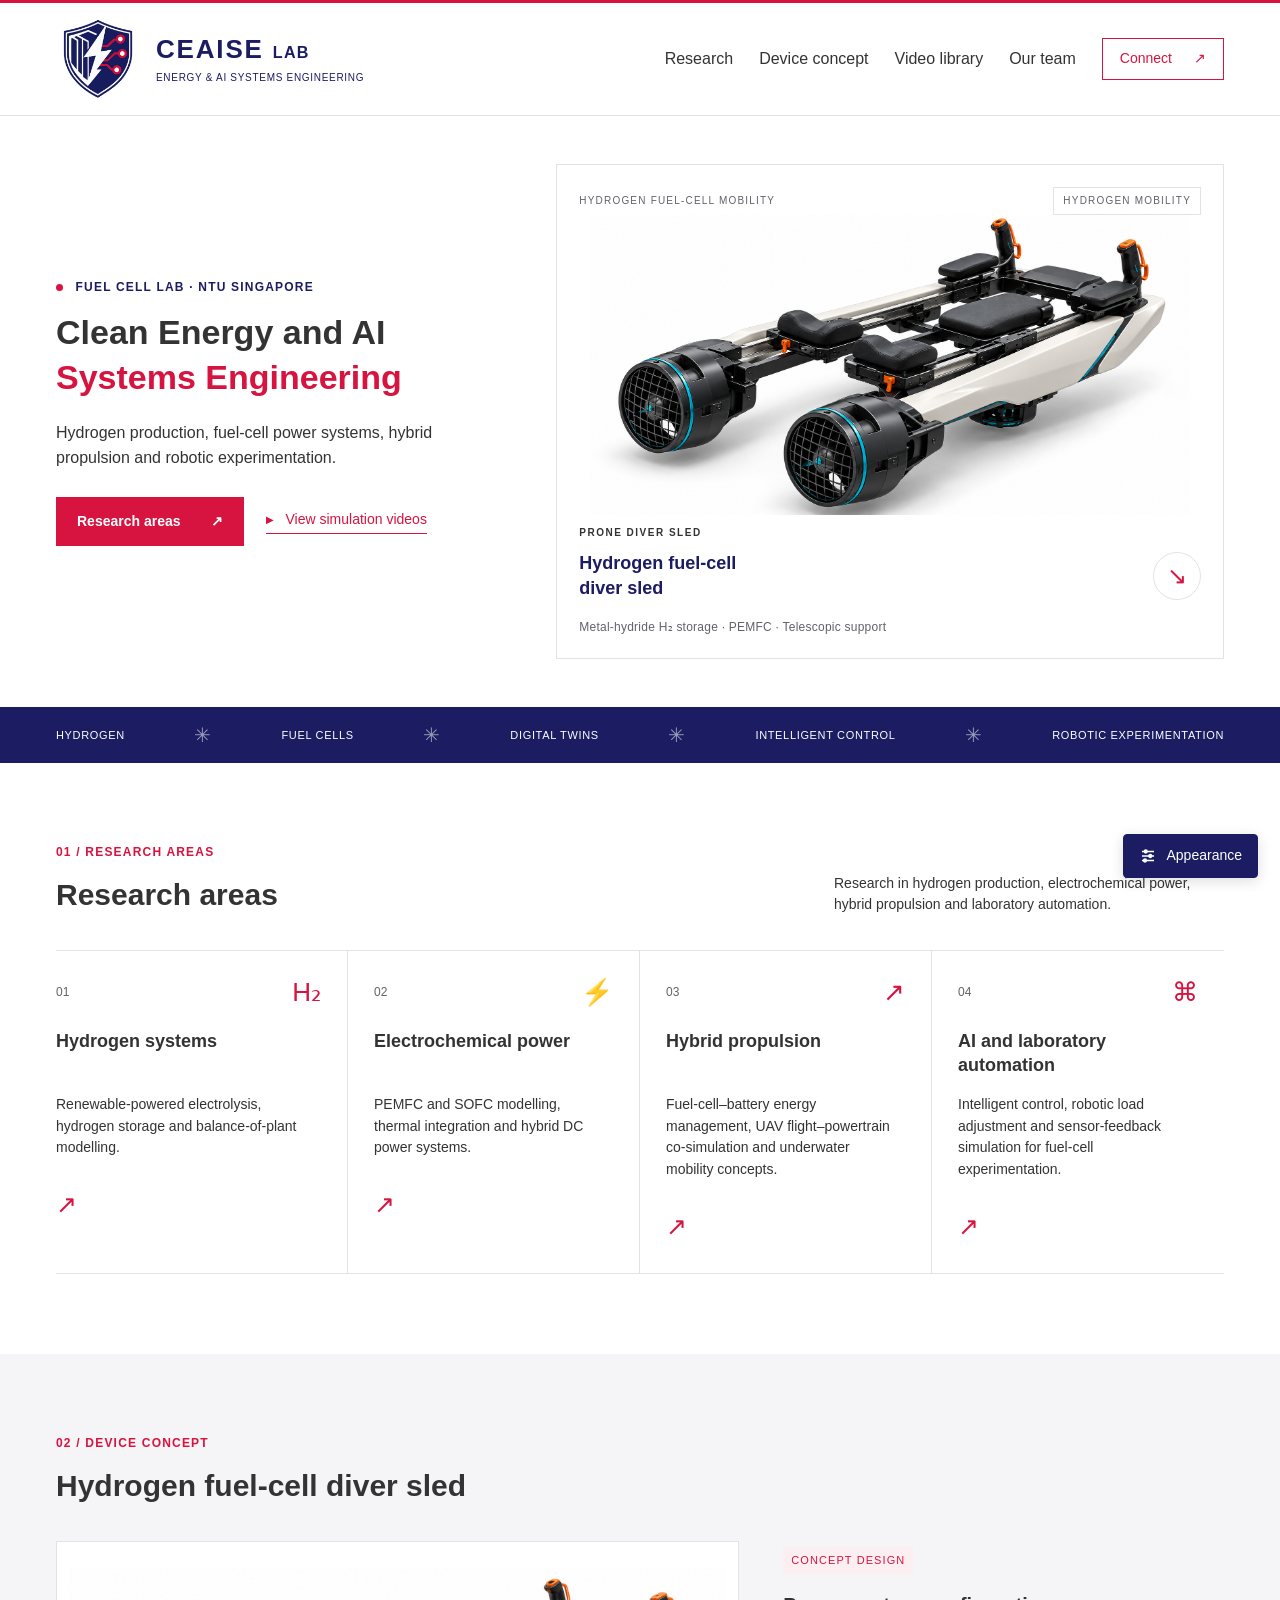
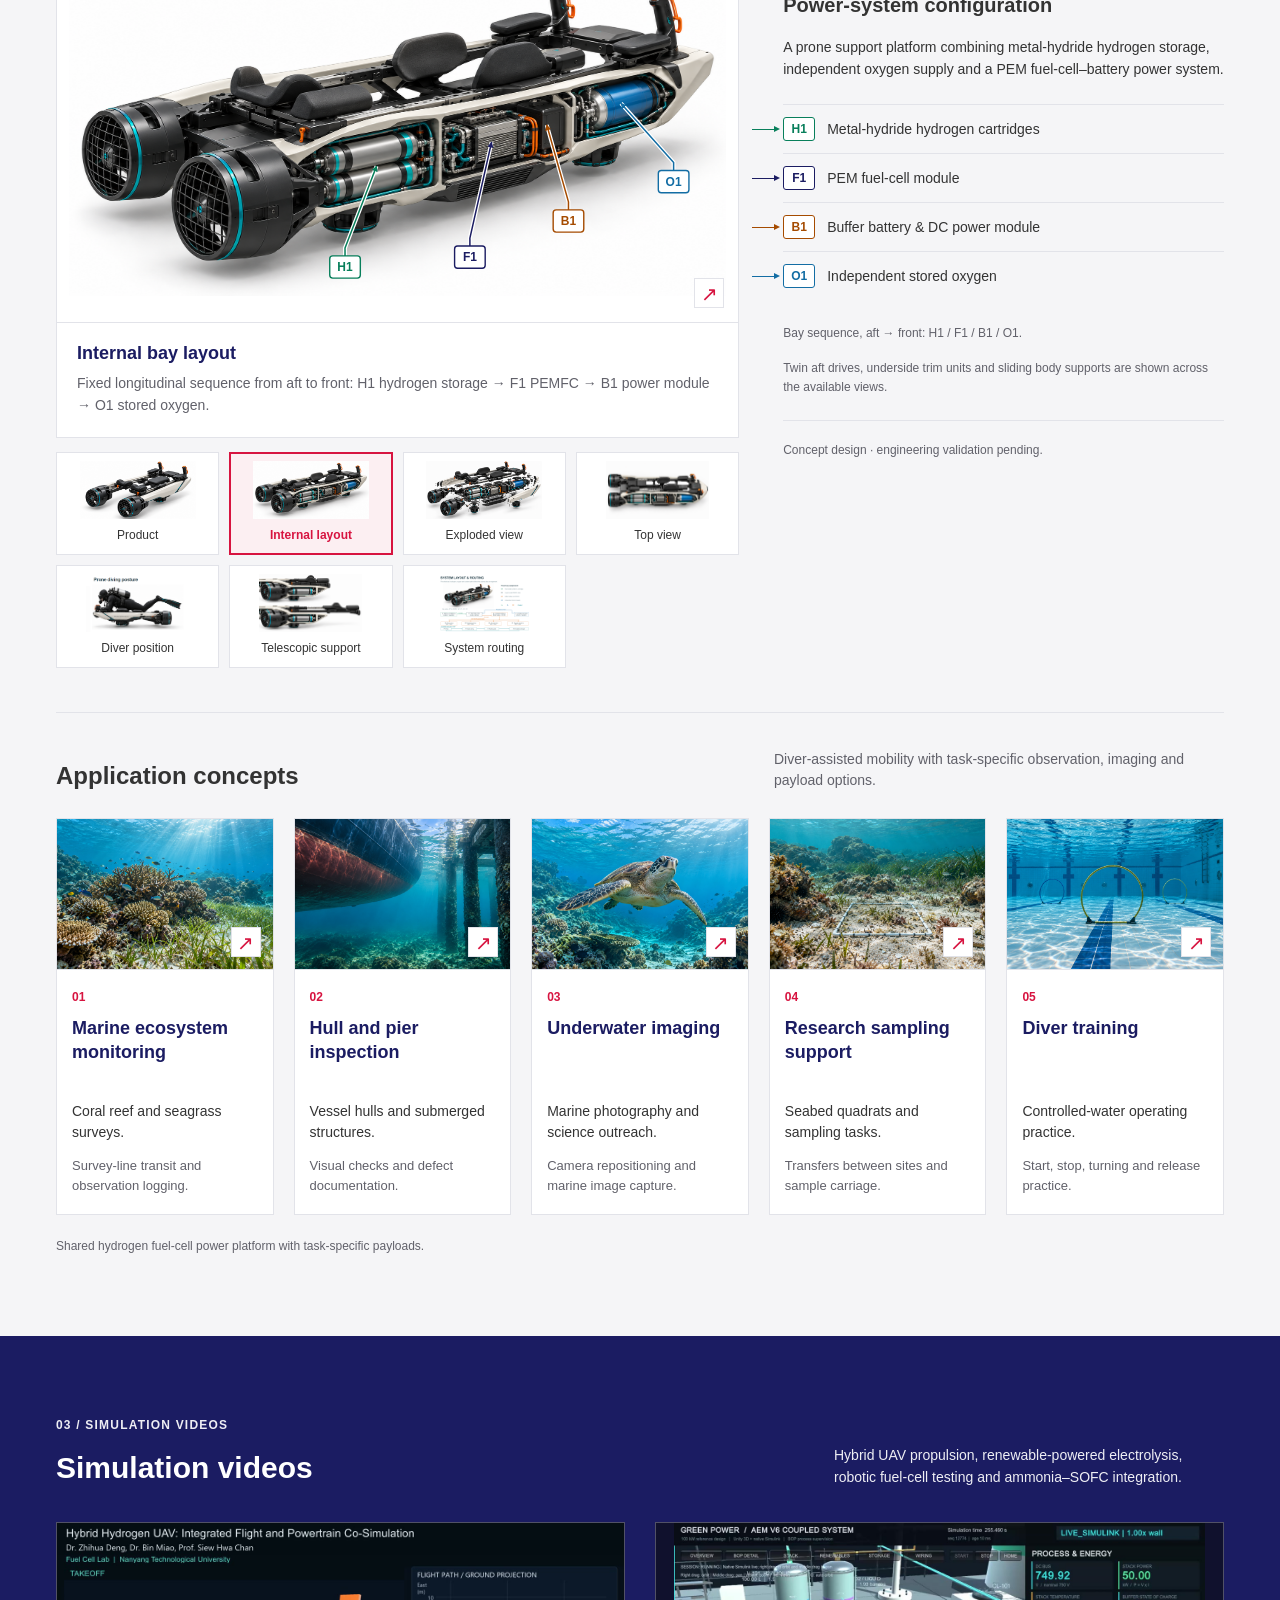
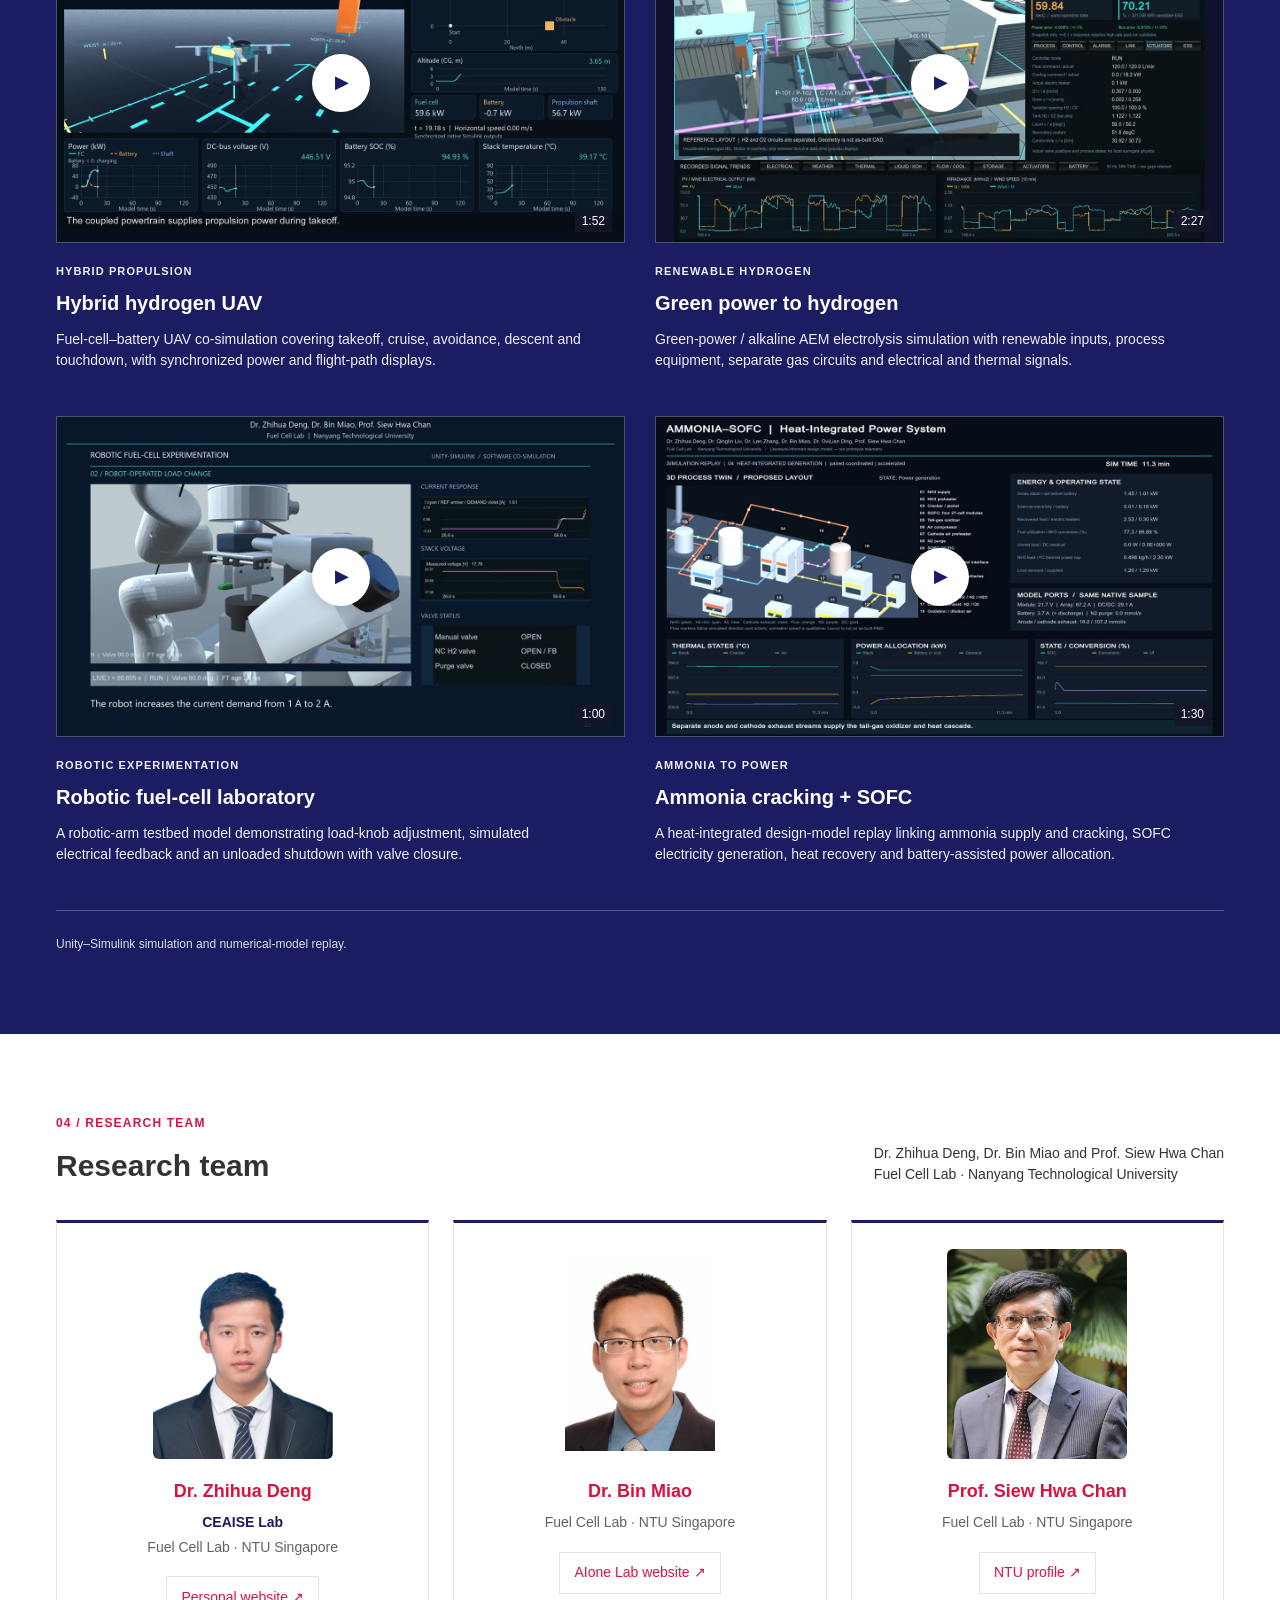
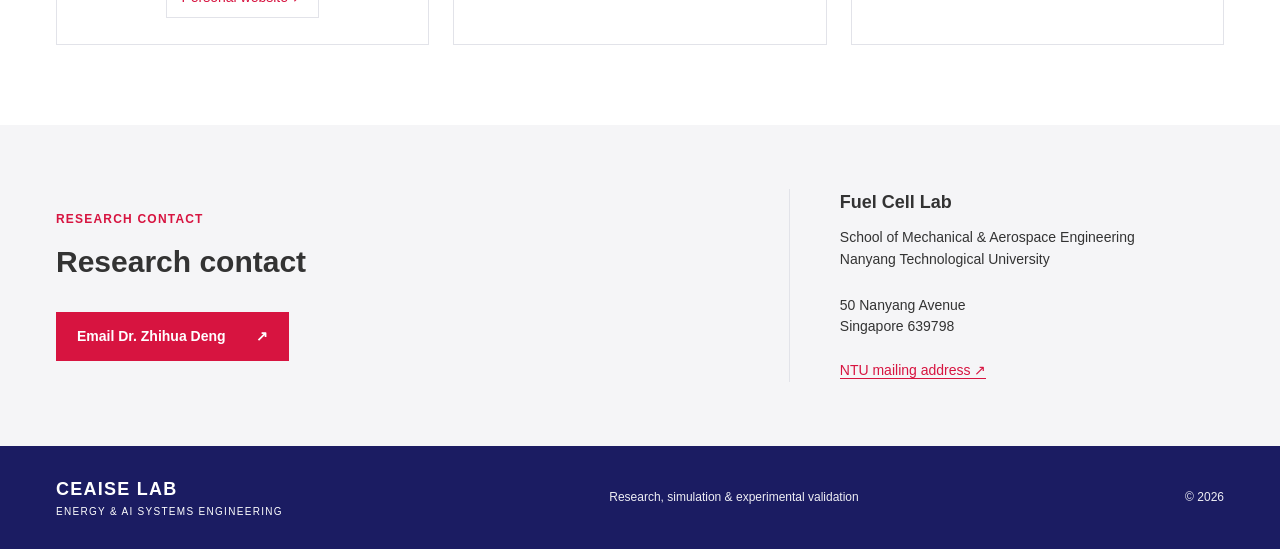
==== ceaise-lab/index.html @ 8d5b660a "feat: publish CEAISE laboratory in an independent Pages path Preserve the existing personal homepage" ====
<!doctype html>
<html lang="en">
<head>
  <meta charset="utf-8"><meta name="viewport" content="width=device-width,initial-scale=1">
  <meta name="description" content="CEAISE Lab — Clean Energy and Artificial Intelligence Systems Engineering. A research showcase of hydrogen systems, fuel-cell propulsion, renewable electrolysis and robotic experimentation. Fuel Cell Lab, Nanyang Technological University, Singapore.">
  <meta name="theme-color" content="#1b1c62"><title>CEAISE Lab — Clean Energy & AI Systems Engineering</title>
  <link rel="icon" href="assets/brand/lab-emblem.png" type="image/png"><link rel="stylesheet" href="styles.css"><link rel="stylesheet" href="theme.css">
  <script src="content.js" defer></script><script src="app.js" defer></script><script src="annotations.js" defer></script><script src="appearance.js" defer></script>
  <link rel="canonical" href="https://dzh001-energy.github.io/ceaise-lab/"><meta property="og:title" content="CEAISE Lab — Clean Energy & AI Systems Engineering"><meta property="og:url" content="https://dzh001-energy.github.io/ceaise-lab/">
</head>
<body>
  <a href="#main" class="skip-link">Skip to content</a>
  <header class="site-header"><div class="shell header-inner">
    <a class="brand" href="#home" aria-label="CEAISE Lab home"><img class="brand-emblem" src="assets/brand/lab-emblem.png" alt="Energy and AI laboratory emblem" width="84" height="90"><span>CEAISE <span class="brand-lab">LAB</span><small>ENERGY & AI SYSTEMS ENGINEERING</small></span></a>
    <button class="menu-toggle" type="button" aria-expanded="false" aria-controls="main-nav">Menu <span aria-hidden="true">☰</span></button>
    <nav id="main-nav" aria-label="Main navigation"><a href="#research">Research</a><a href="#featured">Device concept</a><a href="#videos">Video library</a><a href="#team">Our team</a><a href="#contact" class="nav-contact">Connect <span aria-hidden="true">↗</span></a></nav>
  </div></header>
  <main id="main">
    <section class="hero shell" id="home" aria-labelledby="hero-title">
      <div class="hero-copy"><p class="eyebrow"><span class="dot"></span> FUEL CELL LAB · NTU SINGAPORE</p><h1 id="hero-title">Clean Energy and AI<br><em>Systems Engineering</em></h1><p class="hero-intro">Hydrogen production, fuel-cell power systems, hybrid propulsion and robotic experimentation.</p><div class="hero-actions"><a class="button primary" href="#research">Research areas <span aria-hidden="true">↗</span></a><a class="text-link" href="#videos"><span class="play-mini" aria-hidden="true">▶</span> View simulation videos</a></div></div>
      <div class="hero-visual"><div class="hero-topline"><span>HYDROGEN FUEL-CELL MOBILITY</span><span class="outlined-tag">HYDROGEN MOBILITY</span></div><img src="assets/images/sled-assembled.png" alt="Ivory and graphite prone diver sled with twin aft ducted propellers, body supports and teal accents" fetchpriority="high" width="1774" height="887"><div class="hero-caption"><div><span class="mini-label">PRONE DIVER SLED</span><strong>Hydrogen fuel-cell<br>diver sled</strong></div><a href="#featured" class="circle-link" aria-label="Hydrogen diver sled details">↘</a></div><p class="hero-image-note">Metal-hydride H₂ storage · PEMFC · Telescopic support</p></div>
    </section>
    <div class="research-ribbon"><div class="shell"><span>HYDROGEN</span><span aria-hidden="true">✳</span><span>FUEL CELLS</span><span aria-hidden="true">✳</span><span>DIGITAL TWINS</span><span aria-hidden="true">✳</span><span>INTELLIGENT CONTROL</span><span aria-hidden="true">✳</span><span>ROBOTIC EXPERIMENTATION</span></div></div>
    <section class="section shell" id="research" aria-labelledby="research-title"><div class="section-head"><div><p class="eyebrow">01 / RESEARCH AREAS</p><h2 id="research-title">Research areas</h2></div><p>Research in hydrogen production, electrochemical power, hybrid propulsion and laboratory automation.</p></div><div id="research-grid" class="research-grid"></div></section>
    <section class="device-section" id="featured" aria-labelledby="featured-title"><div class="shell section"><span id="gallery" class="section-anchor" aria-hidden="true"></span><div class="section-head"><div><p class="eyebrow">02 / DEVICE CONCEPT</p><h2 id="featured-title">Hydrogen fuel-cell diver sled</h2></div></div><div class="device-overview"><div class="device-viewer"><figure id="device-view-panel" class="device-view-panel" role="tabpanel" aria-labelledby="view-tab-cutaway"><button type="button" id="device-image-open" class="device-image-open" aria-label="Enlarge Internal bay layout"><img id="device-view-image" src="assets/images/sled-cutaway.png" alt="Internal bay layout of the hydrogen fuel-cell diver sled" width="1774" height="887"><span class="expand-icon" aria-hidden="true">↗</span></button><figcaption><h3 id="device-view-title">Internal bay layout</h3><p id="device-view-caption">Fixed bay sequence: hydrogen storage, fuel cell, battery and oxygen storage.</p></figcaption></figure><div id="device-view-tabs" class="device-view-tabs" role="tablist" aria-label="Device views"></div></div><div class="device-summary featured-copy"><span class="status-tag">CONCEPT DESIGN</span><h3>Power-system configuration</h3><p>A prone support platform combining metal-hydride hydrogen storage, independent oxygen supply and a PEM fuel-cell–battery power system.</p><dl class="module-list"><div><dt data-module="H1">H1</dt><dd>Metal-hydride hydrogen cartridges</dd></div><div><dt data-module="F1">F1</dt><dd>PEM fuel-cell module</dd></div><div><dt data-module="B1">B1</dt><dd>Buffer battery & DC power module</dd></div><div><dt data-module="O1">O1</dt><dd>Independent stored oxygen</dd></div></dl><p class="device-bay-note">Bay sequence, aft → front: H1 / F1 / B1 / O1.</p><p class="device-bay-note">Twin aft drives, underside trim units and sliding body supports are shown across the available views.</p><small class="design-note">Concept design · engineering validation pending.</small></div></div><section class="application-block" id="applications" aria-labelledby="applications-title"><div class="application-heading"><h3 id="applications-title">Application concepts</h3><p>Diver-assisted mobility with task-specific observation, imaging and payload options.</p></div><div id="applications-grid" class="applications-grid"></div><p class="application-note">Shared hydrogen fuel-cell power platform with task-specific payloads.</p></section></div></section>
    <section class="video-section" id="videos" aria-labelledby="videos-title"><div class="section shell"><div class="section-head"><div><p class="eyebrow">03 / SIMULATION VIDEOS</p><h2 id="videos-title">Simulation videos</h2></div><p>Hybrid UAV propulsion, renewable-powered electrolysis, robotic fuel-cell testing and ammonia–SOFC integration.</p></div><div id="video-grid" class="video-grid"></div><p class="video-footnote">Unity–Simulink simulation and numerical-model replay.</p></div></section>
    <section class="section shell" id="team" aria-labelledby="team-title"><div class="section-head"><div><p class="eyebrow">04 / RESEARCH TEAM</p><h2 id="team-title">Research team</h2></div><p>Dr. Zhihua Deng, Dr. Bin Miao and Prof. Siew Hwa Chan<br><span class="affiliation-line">Fuel Cell Lab · Nanyang Technological University</span></p></div><div id="team-grid" class="team-grid"></div></section>
    <section class="contact-wrap" id="contact" aria-labelledby="contact-title"><div class="shell contact-inner"><div><p class="eyebrow">RESEARCH CONTACT</p><h2 id="contact-title">Research contact</h2><a href="mailto:zhihua.deng@ntu.edu.sg" class="button light">Email Dr. Zhihua Deng <span aria-hidden="true">↗</span></a></div><div class="contact-details"><strong>Fuel Cell Lab</strong><p>School of Mechanical & Aerospace Engineering<br>Nanyang Technological University</p><address>50 Nanyang Avenue<br>Singapore 639798</address><a href="https://www.ntu.edu.sg/mae/about-us/contact-us" target="_blank" rel="noopener noreferrer">NTU mailing address <span aria-hidden="true">↗</span></a></div></div></section>
  </main>
  <footer class="site-footer"><div class="shell footer-inner"><a class="footer-brand" href="#home">CEAISE LAB <span>ENERGY & AI SYSTEMS ENGINEERING</span></a><p>Research, simulation & experimental validation</p><div><span>© <span id="year">2026</span></span></div></div></footer>
  <dialog id="image-dialog" class="image-dialog" aria-labelledby="image-dialog-title"><div class="dialog-top"><div><span class="mini-label">CEAISE / IMAGE GALLERY</span><h2 id="image-dialog-title"></h2></div><button class="close-dialog" type="button" aria-label="Close image viewer">×</button></div><div class="image-viewer"><button class="image-prev" aria-label="Previous image" type="button">←</button><div class="dialog-image-stage"><img id="dialog-image" alt=""></div><button class="image-next" aria-label="Next image" type="button">→</button></div><div class="dialog-bottom"><p id="dialog-image-caption"></p><a id="download-image" class="text-link" download>Download image ↓</a></div></dialog>
  <dialog id="video-dialog" class="video-dialog" aria-labelledby="video-dialog-title"><div class="dialog-top"><div><span class="mini-label">CEAISE / RESEARCH DEMONSTRATION</span><h2 id="video-dialog-title"></h2></div><button class="close-dialog" type="button" aria-label="Close video player">×</button></div><video id="research-player" controls playsinline preload="none">Your browser does not support HTML video.</video><div class="video-description"><p id="video-dialog-description"></p><p id="video-error" role="status" hidden>The browser could not play this file. <a id="video-fallback" href="#">Open the original MP4</a></p><a id="video-original" class="text-link" download>Download original video ↓</a></div></dialog>
<button type="button" id="appearance-toggle" class="appearance-toggle" aria-haspopup="dialog" aria-controls="appearance-dialog" aria-expanded="false"><svg width="18" height="18" viewBox="0 0 24 24" fill="none" stroke="currentColor" stroke-width="1.7" aria-hidden="true"><path d="M4 6h16M4 12h16M4 18h16"/><circle cx="9" cy="6" r="2" fill="currentColor"/><circle cx="15" cy="12" r="2" fill="currentColor"/><circle cx="8" cy="18" r="2" fill="currentColor"/></svg>Appearance</button>
<dialog id="appearance-dialog" class="appearance-dialog" aria-labelledby="appearance-title"><div class="appearance-heading"><h2 id="appearance-title">Appearance</h2><button type="button" class="appearance-close" aria-label="Close appearance settings">×</button></div><p class="appearance-intro">Colour, text size and page spacing.</p><fieldset class="palette-fieldset"><legend>Colour palette</legend><div class="palette-grid"><button type="button" class="palette-choice" data-palette="ntu" aria-pressed="true"><span class="swatches" aria-hidden="true"><i style="background:#1b1c62"></i><i style="background:#d71440"></i></span>NTU Navy & Red</button><button type="button" class="palette-choice" data-palette="ocean" aria-pressed="false"><span class="swatches" aria-hidden="true"><i style="background:#143c41"></i><i style="background:#08776c"></i></span>Ocean Teal</button><button type="button" class="palette-choice" data-palette="slate" aria-pressed="false"><span class="swatches" aria-hidden="true"><i style="background:#293442"></i><i style="background:#8b3047"></i></span>Slate & Burgundy</button></div></fieldset><div class="appearance-row"><label for="accent-colour">Accent colour</label><div class="accent-input"><output id="accent-value" for="accent-colour">#D71440</output><input type="color" id="accent-colour" value="#d71440"></div></div><div class="appearance-size"><div class="appearance-row"><label for="text-size">Text size</label><output id="text-size-value" for="text-size">100%</output></div><input id="text-size" type="range" min="90" max="120" step="5" value="100" aria-label="Text size percentage"></div><div class="appearance-row"><label for="page-density">Page spacing</label><select id="page-density"><option value="comfortable">Comfortable</option><option value="compact">Compact</option></select></div><button type="button" class="appearance-reset">Restore defaults</button><p class="appearance-help">Preferences are saved in this browser. Accent colours are adjusted for readable text.</p><p class="sr-only" id="appearance-status" role="status"></p></dialog>

  <noscript><div class="noscript-note">Enable JavaScript to browse the image gallery, research videos and team profiles. Featured images and research information remain available above.</div></noscript>
</body></html>
---- ceaise-lab/styles.css ----
:root{--ink:#143c41;--text:#294a4e;--muted:#5c7374;--teal:#08776c;--mint:#d4e9de;--cream:#f6f6f0;--white:#fff;--line:#d8e0d9;--dark:#103a3d;--radius:4px;--shell:1320px}*{box-sizing:border-box}html{scroll-behavior:smooth;scroll-padding-top:110px}body{margin:0;background:var(--cream);color:var(--ink);font-family:Arial,"Segoe UI",sans-serif;font-size:1rem;line-height:1.65;-webkit-font-smoothing:antialiased}a{color:inherit;text-decoration:none}button{font:inherit;color:inherit;cursor:pointer}button,a{-webkit-tap-highlight-color:transparent}button{touch-action:manipulation}button:focus-visible,a:focus-visible,video:focus-visible{outline:3px solid #209a85;outline-offset:5px}img{display:block;max-width:100%}figure,p,h1,h2,h3,dl,dd{margin:0}h1,h2,h3{font-weight:500;line-height:1.08;letter-spacing:-.055em}.shell{max-width:var(--shell);margin:auto;width:calc(100% - 112px)}.section{padding-block:100px}.eyebrow,.mini-label{font-size:0.6875rem;font-weight:700;letter-spacing:.15em;line-height:1.5}.eyebrow{margin-bottom:20px}.dot{display:inline-block;width:7px;height:7px;border-radius:50%;background:var(--teal);margin-right:8px}.site-header{position:sticky;top:0;z-index:20;background:rgba(246,246,240,.97);border-bottom:1px solid var(--line)}.header-inner{display:flex;justify-content:space-between;align-items:center;min-height:94px;gap:30px}.brand{display:flex;align-items:center;gap:12px;font-size:1.5625rem;letter-spacing:.07em;line-height:1.1;font-weight:700}.brand small{display:block;font-size:0.5625rem;letter-spacing:.18em;margin-top:6px;font-weight:500}.brand-mark{width:43px;height:43px;background:var(--ink);color:#d5ebdc;display:flex;align-items:center;justify-content:center;font-size:2rem;position:relative;font-weight:500}.brand-mark span{font-size:1.0625rem;position:absolute;top:0;right:1px;line-height:1}nav{display:flex;align-items:center;gap:30px;font-size:0.8125rem;font-weight:500}nav a{position:relative}nav a:hover{color:var(--teal)}.nav-contact{border:1px solid var(--ink);padding:9px 17px;display:flex;gap:30px;align-items:center}.menu-toggle{display:none}.hero{padding-top:55px;padding-bottom:60px;display:grid;grid-template-columns:.85fr 1.35fr;gap:30px;align-items:center;min-height:660px}.hero h1{font-size:clamp(54px,5.5vw,82px);line-height:.99;letter-spacing:-.06em;margin-bottom:28px}.hero h1 em{font-style:normal;color:var(--teal)}.hero-intro{font-size:1rem;max-width:400px;color:var(--muted);line-height:1.7}.hero-actions{display:flex;gap:25px;align-items:center;margin-top:32px;flex-wrap:wrap}.button{padding:13px 20px;display:inline-flex;align-items:center;justify-content:space-between;gap:30px;font-size:0.8125rem;line-height:1.5;border:1px solid transparent;transition:background .2s}.primary{background:var(--ink);color:white}.primary:hover{background:var(--teal)}.text-link{font-size:0.8125rem;font-weight:600;display:inline-flex;align-items:center;gap:12px;border-bottom:1px solid currentColor;padding-bottom:3px}.play-mini{font-size:0.625rem}.hero-visual{background:white;padding:25px 25px 20px;border:1px solid #e7ebe5;position:relative;isolation:isolate}.hero-topline{display:flex;justify-content:space-between;align-items:center;gap:16px;font-size:0.5625rem;letter-spacing:.12em}.outlined-tag{border:1px solid var(--line);padding:5px 9px;font-size:0.5625rem}.hero-visual>img{height:360px;width:100%;object-fit:contain;margin:0}.hero-caption{display:flex;justify-content:space-between;align-items:flex-end;margin-top:4px}.hero-caption strong{display:block;font-size:1.6875rem;line-height:1.16;font-weight:500;letter-spacing:-.03em;margin-top:10px}.circle-link{width:48px;height:48px;border:1px solid var(--line);border-radius:50%;display:grid;place-items:center;font-size:1.5rem;transition:.2s}.circle-link:hover{background:var(--mint)}.hero-image-note{font-size:0.625rem;color:var(--muted);margin-top:18px;letter-spacing:.02em}.research-ribbon{background:var(--ink);color:#e0eee3}.research-ribbon .shell{display:flex;align-items:center;justify-content:space-between;gap:20px;padding-block:23px;font-size:0.625rem;letter-spacing:.12em;line-height:1.5}.research-ribbon span:nth-child(even){font-size:1.25rem;color:#a8c6ad;line-height:1}.section-head{display:flex;justify-content:space-between;align-items:flex-end;gap:48px;margin-bottom:48px}.section-head h2{font-size:clamp(35px,3.6vw,50px)}.section-head>p{font-size:0.875rem;color:var(--muted);max-width:360px;line-height:1.8}.research-grid{display:grid;grid-template-columns:repeat(4,1fr);border-top:1px solid var(--line);border-bottom:1px solid var(--line)}.research-card{padding:28px 26px 28px 0;border-right:1px solid var(--line);position:relative;transition:color .2s}.research-card:not(:first-child){padding-left:26px}.research-card:last-child{border-right:0}.research-card-top{display:flex;align-items:center;justify-content:space-between;margin-bottom:30px;font-size:0.6875rem;color:var(--muted)}.research-symbol{font-size:1.625rem;color:var(--teal);line-height:1}.research-card h3{font-size:1.4375rem;line-height:1.17;letter-spacing:-.025em;min-height:55px}.research-card p{font-size:0.8125rem;color:var(--muted);line-height:1.8;margin-top:15px;padding-right:12px}.research-arrow{display:inline-block;margin-top:26px;font-size:1.5625rem}.research-card:hover{color:var(--teal)}.featured-wrap{background:#e9eee6}.featured-body{display:grid;grid-template-columns:1.65fr 1fr;align-items:center;gap:60px}.featured-body figure{background:white;border:1px solid #e4e9e0}.featured-body figure img{width:100%;height:420px;object-fit:contain}.featured-body figcaption{border-top:1px solid #edf0e9;font-size:0.625rem;letter-spacing:.06em;color:var(--muted);padding:12px 20px}.status-tag{font-size:0.5625rem;letter-spacing:.1em;display:inline-block;padding:5px 8px;background:var(--mint);color:var(--ink);margin-bottom:18px}.featured-copy h3{font-size:2.125rem;line-height:1.12;letter-spacing:-.04em;margin-bottom:18px}.featured-copy>p{font-size:0.875rem;color:var(--muted);line-height:1.8}.module-list{margin-block:22px}.module-list>div{display:flex;align-items:center;gap:15px;border-top:1px solid #d1dbcf;padding:8px 0;font-size:0.75rem}.module-list dt{font-size:0.6875rem;font-weight:700;color:var(--teal);width:25px;flex-shrink:0}.design-note{display:block;margin-top:22px;font-size:0.625rem;line-height:1.65;color:var(--muted)}.filter-bar{display:flex;gap:8px;margin-bottom:28px;flex-wrap:wrap}.filter{border:1px solid var(--line);background:transparent;border-radius:30px;padding:8px 18px;font-size:0.75rem;min-height:40px}.filter.active{background:var(--ink);color:white;border-color:var(--ink)}.filter:hover:not(.active){background:var(--mint)}.gallery-grid{display:grid;grid-template-columns:repeat(3,1fr);gap:34px 24px}.gallery-open{padding:0;border:1px solid #e1e6df;display:block;width:100%;position:relative;background:white;overflow:hidden}.gallery-open img{width:100%;height:245px;object-fit:contain;transition:transform .35s}.gallery-open:hover img{transform:scale(1.035)}.expand-icon{position:absolute;right:12px;bottom:12px;width:30px;height:30px;display:grid;place-items:center;background:var(--cream);border:1px solid var(--line);font-size:1.25rem}.gallery-caption{display:flex;justify-content:space-between;gap:20px;margin-top:15px;align-items:center}.gallery-caption h3{font-size:1rem;letter-spacing:-.015em;font-weight:500;line-height:1.35}.gallery-caption>span{font-size:0.625rem;color:var(--muted)}.video-section{background:var(--dark);color:#f6f6ee}.video-section .section-head>p{color:#adc5c3}.video-section .eyebrow{color:#b5d9cc}.video-grid{display:grid;grid-template-columns:1fr 1fr;gap:44px 30px}.video-cover{display:block;width:100%;padding:0;border:1px solid #3a5b5a;position:relative;background:#071c24;overflow:hidden}.video-cover img{width:100%;aspect-ratio:16/9;object-fit:contain;transition:opacity .2s}.video-cover:hover img{opacity:.75}.play-button{position:absolute;left:50%;top:50%;transform:translate(-50%,-50%);background:#e0eee6;color:var(--ink);display:grid;place-items:center;width:58px;height:58px;border-radius:50%;font-size:1.125rem;padding-left:3px;box-shadow:0 3px 20px #0003}.duration{position:absolute;right:12px;bottom:10px;padding:2px 7px;background:#0c272de8;color:white;font-size:0.6875rem;font-variant-numeric:tabular-nums}.video-card-body{padding:20px 0 0}.video-card-body .eyebrow{font-size:0.5625rem;margin-bottom:10px}.video-card h3{font-size:1.625rem;line-height:1.2;letter-spacing:-.03em}.video-summary{color:#b6ccca;font-size:0.8125rem;line-height:1.8;max-width:530px;margin-top:12px}.video-footnote{font-size:0.6875rem;color:#a1bdb9;border-top:1px solid #46645f;padding-top:24px;margin-top:44px}.team-grid{display:grid;grid-template-columns:repeat(3,1fr);gap:30px}.team-photo{background:white;border:1px solid var(--line);height:350px;overflow:hidden}.team-photo img{width:100%;height:100%;object-fit:cover}.team-info{padding:20px 0 0}.team-info h3{font-size:1.5rem;line-height:1.3;letter-spacing:-.03em}.team-info p{font-size:0.75rem;color:var(--muted);margin-top:6px}.team-info .text-link{font-size:0.6875rem;margin-top:18px}.affiliation-line{font-size:0.75rem}.contact-wrap{background:#dce9dc}.contact-inner{padding-block:75px;display:grid;grid-template-columns:1.5fr 1fr;gap:80px;align-items:center}.contact-inner h2{font-size:clamp(36px,4vw,58px);margin-bottom:30px}.light{background:var(--ink);color:#fff}.light:hover{background:var(--teal)}.contact-details{border-left:1px solid #b6caba;padding-left:50px;font-size:0.875rem;line-height:1.8}.contact-details strong{font-size:1.25rem;font-weight:500}.contact-details p{margin-block:10px 24px}.contact-details address{font-style:normal;margin-bottom:22px}.contact-details a{font-size:0.75rem;border-bottom:1px solid #91a995}.site-footer{padding:30px 0;background:var(--cream)}.footer-inner{display:flex;justify-content:space-between;align-items:center;gap:24px;font-size:0.625rem;color:var(--muted)}.footer-brand{font-size:1.125rem;letter-spacing:.07em;color:var(--ink);font-weight:700}.footer-brand span{display:block;font-size:0.5rem;letter-spacing:.13em;font-weight:500}.footer-inner>div{display:flex;gap:30px}.footer-inner a:hover{text-decoration:underline}.skip-link{position:fixed;top:-90px;left:20px;z-index:100;background:var(--ink);color:white;padding:12px 20px}.skip-link:focus{top:10px}.sr-only{position:absolute;width:1px;height:1px;padding:0;margin:-1px;overflow:hidden;clip:rect(0,0,0,0);white-space:nowrap;border:0}.modal-open{overflow:hidden}dialog{border:0;padding:0;max-width:min(1300px,94vw);max-height:94dvh;width:1100px;background:var(--cream);color:var(--ink);box-shadow:0 20px 100px #0005;overflow:auto}dialog::backdrop{background:rgba(3,26,31,.85)}.dialog-top{display:flex;justify-content:space-between;align-items:center;gap:20px;padding:20px 26px;border-bottom:1px solid var(--line)}.dialog-top h2{font-size:1.5rem;line-height:1.25;letter-spacing:-.025em;margin-top:7px}.close-dialog{border:1px solid var(--line);width:44px;height:44px;background:white;font-size:1.875rem;flex-shrink:0;line-height:1}.image-viewer{display:grid;grid-template-columns:48px 1fr 48px;align-items:center;gap:8px;background:white;padding:10px}.image-viewer img{width:100%;max-height:64dvh;object-fit:contain}.image-prev,.image-next{height:48px;border:1px solid var(--line);background:var(--cream);font-size:1.5625rem}.dialog-bottom{display:flex;align-items:center;justify-content:space-between;gap:30px;padding:20px 26px}.dialog-bottom p{font-size:0.75rem;max-width:780px;line-height:1.7}.dialog-bottom a{flex-shrink:0;font-size:0.75rem}.video-dialog{width:1200px}.video-dialog video{width:100%;max-height:68dvh;display:block;background:#06151d}.video-description{padding:20px 26px;font-size:0.75rem;color:var(--muted)}.video-description .text-link{margin-top:12px;font-size:0.75rem}.video-description a{text-decoration:underline}.noscript-note{padding:30px;background:#fff0d0;text-align:center}.credits-main{max-width:880px;padding-block:80px}.credits-main h1{font-size:3.25rem;margin-bottom:30px}.credits-main h2{font-size:1.6875rem;margin:38px 0 18px}.credits-main p,.credits-main li{font-size:0.875rem;color:var(--text);margin-bottom:14px}.credits-main a{text-decoration:underline}.credits-main li{padding-left:6px}.credits-main .button{color:white;text-decoration:none}
@media(min-width:1600px){.hero{min-height:730px}.hero-visual>img{height:410px}}
@media(max-width:1150px){.shell{width:calc(100% - 64px)}nav{gap:20px}.hero{grid-template-columns:.9fr 1.1fr;gap:24px}.hero h1{font-size:4rem}.hero-visual{padding:20px}.hero-visual>img{height:320px}.hero-caption strong{font-size:1.4375rem}.hero-actions{gap:16px}.hero-actions .text-link{font-size:0.75rem}.research-ribbon .shell{font-size:0.5625rem;gap:12px}.research-card h3{font-size:1.3125rem}.featured-body{gap:35px;grid-template-columns:1.4fr 1fr}.featured-body figure img{height:390px}.gallery-open img{height:210px}.team-photo{height:300px}.team-info h3{font-size:1.375rem}.footer-inner{gap:16px}}
@media(max-width:850px){.shell{width:calc(100% - 48px)}.header-inner{min-height:78px}.brand{font-size:1.4375rem}.menu-toggle{display:flex;gap:15px;align-items:center;border:1px solid var(--line);background:transparent;padding:7px 13px;font-size:0.75rem}nav{display:none;position:absolute;top:78px;left:0;right:0;background:var(--cream);padding:25px;box-shadow:0 12px 15px #143c410b;border-bottom:1px solid var(--line);align-items:flex-start;gap:24px}nav.open{display:flex;flex-direction:column}.hero{grid-template-columns:1fr;gap:45px;padding-block:50px}.hero h1{font-size:4.625rem}.hero h1 br:nth-of-type(2){display:none}.hero-intro{max-width:500px}.hero-visual>img{height:370px}.hero-caption strong br{display:none}.hero-caption strong{font-size:1.6875rem}.hero-actions{gap:28px}.research-ribbon .shell{flex-wrap:wrap;justify-content:center;gap:12px 22px}.research-ribbon span:nth-child(6){display:none}.section{padding-block:70px}.section-head{align-items:flex-start;gap:30px}.section-head>p{max-width:290px;font-size:0.8125rem}.section-head h2{font-size:2.3125rem}.research-grid{grid-template-columns:repeat(2,1fr)}.research-card:nth-child(2){border-right:0}.research-card:nth-child(n+3){border-top:1px solid var(--line)}.research-card:nth-child(3){padding-left:0}.research-card h3{min-height:0}.featured-body{grid-template-columns:1fr;gap:35px}.featured-body figure img{height:380px}.featured-copy h3 br{display:none}.featured-copy{max-width:600px}.gallery-grid{grid-template-columns:repeat(2,1fr)}.gallery-open img{height:230px}.video-card h3{font-size:1.5rem}.team-grid{gap:18px}.team-photo{height:240px}.team-info h3{font-size:1.1875rem}.team-info p{font-size:0.6875rem}.contact-inner{gap:40px}.contact-details{padding-left:30px;font-size:0.75rem}.footer-inner{flex-wrap:wrap}.footer-inner>p{margin-left:auto}.footer-inner>div{width:100%;justify-content:space-between;border-top:1px solid var(--line);padding-top:16px}.dialog-bottom{flex-direction:column;align-items:flex-start;gap:15px}.video-description{font-size:0.6875rem}}
@media(max-width:550px){.shell{width:calc(100% - 36px)}html{scroll-padding-top:90px}.hero{padding-top:35px;gap:35px;padding-bottom:35px}.hero .eyebrow{font-size:0.5625rem}.hero h1{font-size:3.6875rem}.hero-intro{font-size:0.875rem}.hero-actions{align-items:flex-start;flex-direction:column;gap:22px;margin-top:26px}.hero-visual{padding:17px 15px}.hero-topline{font-size:0.5rem;gap:8px}.outlined-tag{font-size:0.4375rem;padding:4px 6px}.hero-visual>img{height:255px}.hero-caption strong{font-size:1.4375rem}.hero-caption strong br{display:block}.hero-image-note{font-size:0.5625rem;line-height:1.8;max-width:260px}.circle-link{width:40px;height:40px}.research-ribbon .shell{gap:11px 16px;font-size:0.5rem;padding-block:19px}.research-ribbon span:nth-child(even){font-size:0.9375rem}.research-ribbon span:last-child{display:none}.section{padding-block:56px}.section-head{flex-direction:column;gap:20px;margin-bottom:30px}.section-head h2{font-size:2.125rem}.section-head>p{max-width:none;font-size:0.8125rem}.eyebrow{margin-bottom:16px;font-size:0.625rem}.research-card{padding:21px 15px 20px 0}.research-card:not(:first-child){padding-left:15px}.research-card:nth-child(3){padding-left:0}.research-card-top{margin-bottom:21px}.research-card h3{font-size:1.3125rem;line-height:1.2}.research-card p{font-size:0.75rem;padding-right:2px}.research-arrow{margin-top:18px}.featured-body figure img{height:255px}.featured-body figcaption{font-size:0.5rem;padding:10px 12px}.featured-copy h3{font-size:1.875rem}.featured-copy>p{font-size:0.8125rem}.gallery-grid{gap:25px 14px}.gallery-open img{height:155px}.gallery-caption h3{font-size:0.8125rem}.gallery-caption>span{display:none}.gallery-caption{margin-top:10px}.expand-icon{width:25px;height:25px;right:7px;bottom:7px;font-size:1.0625rem}.filter-bar{gap:7px}.filter{font-size:0.6875rem;padding:7px 12px}.video-grid{grid-template-columns:1fr;gap:35px}.video-card h3{font-size:1.625rem}.video-card-body{padding-top:17px}.video-summary{font-size:0.75rem}.video-footnote{font-size:0.625rem}.team-grid{grid-template-columns:1fr;gap:36px}.team-photo{height:340px;max-width:360px}.team-info h3{font-size:1.5625rem}.team-info p{font-size:0.75rem}.contact-inner{grid-template-columns:1fr;gap:40px;padding-block:50px}.contact-inner h2{font-size:2.625rem}.contact-details{padding:28px 0 0;border-left:0;border-top:1px solid #b6caba;font-size:0.8125rem}.site-footer{padding-block:25px}.footer-inner>p{margin-left:0;font-size:0.5625rem}.footer-inner>div{font-size:0.5625rem}.dialog-top{padding:15px}.dialog-top h2{font-size:1.25rem}.dialog-top .mini-label{font-size:0.5625rem}.close-dialog{width:40px;height:40px;font-size:1.5625rem}.image-viewer{grid-template-columns:32px 1fr 32px;gap:3px;padding:5px}.image-prev,.image-next{height:40px;font-size:1.25rem}.dialog-bottom{padding:16px}.dialog-bottom p{font-size:0.6875rem}.video-description{padding:16px}.credits-main{padding-block:50px}.credits-main h1{font-size:2.5rem}}
.hero-copy,.hero-visual{min-width:0}
@media(max-width:850px){.hero h1 br:nth-of-type(2){display:initial}}
@media(prefers-reduced-motion:reduce){html{scroll-behavior:auto}*,*:before,*:after{animation:none!important;transition:none!important}}
---- ceaise-lab/theme.css ----
:root{--ink:#1b1c62;--text:#333333;--muted:#61616a;--accent:#d71440;--accent-soft:#fff0f3;--teal:var(--accent);--mint:var(--accent-soft);--cream:#ffffff;--white:#ffffff;--line:#e2e3e9;--dark:var(--ink);--section-bg:#f5f5f7;--soft-bg:#fafafa;--section-space:80px;--text-scale:1}
html{font-size:calc(16px * var(--text-scale));scroll-padding-top:105px}body{font-size:1rem;line-height:1.55;color:var(--text);background:#fff;font-family:Arial,"Segoe UI",sans-serif}h1,h2,h3{letter-spacing:normal;font-weight:700;line-height:1.3;color:var(--text)}[data-density="compact"]{--section-space:56px}.section{padding-block:var(--section-space)}.site-header{background:#fff;border-top:3px solid var(--accent);border-bottom:1px solid var(--line)}.header-inner{min-height:86px}.brand{color:var(--ink);font-size:1.5rem}.brand small{font-size:.625rem}.brand-mark{background:var(--ink);color:#fff}.brand-mark span{color:var(--accent)}.brand-emblem{width:52px;height:56px;object-fit:contain;flex-shrink:0}nav{font-size:1rem;gap:26px}nav a{color:var(--text)}nav a:hover{color:var(--accent)}.nav-contact{border-color:var(--accent);color:var(--accent);font-size:.875rem;gap:22px}.hero{min-height:0;padding-block:48px;grid-template-columns:.9fr 1.3fr;gap:38px}.hero h1{font-size:2.125rem;line-height:1.35;letter-spacing:normal;margin-bottom:20px}.hero h1 em{color:var(--accent)}.hero-intro{font-size:1rem;line-height:1.55;max-width:400px;color:var(--text)}.hero-copy .eyebrow{color:var(--ink)}.hero-actions{gap:22px;margin-top:26px}.button,.text-link{font-size:.875rem}.button{font-weight:600;min-height:44px}.primary,.light{background:var(--accent);color:white}.primary:hover,.light:hover{background:var(--ink)}.text-link{color:var(--accent);font-weight:400}.hero-visual{border-color:var(--line);padding:22px;background:#fff}.hero-visual>img{height:300px;margin:0}.hero-topline{font-size:.625rem;color:var(--muted)}.outlined-tag{font-size:.625rem}.hero-caption strong{font-size:1.125rem;line-height:1.35;font-weight:700;letter-spacing:normal;color:var(--ink);margin-top:8px}.hero-caption .mini-label{font-size:.625rem}.hero-image-note{font-size:.75rem;line-height:1.55}.circle-link{color:var(--accent);border-color:var(--line)}.circle-link:hover{background:var(--accent-soft)}.research-ribbon{background:var(--ink);color:white}.research-ribbon .shell{font-size:.6875rem;letter-spacing:.06em;padding-block:18px}.research-ribbon span:nth-child(even){color:#fff;opacity:.55}.eyebrow{font-size:.75rem;letter-spacing:.1em;color:var(--accent);margin-bottom:14px}.mini-label{font-size:.6875rem}.section-head{margin-bottom:34px;gap:40px}.section-head h2{font-size:1.875rem;line-height:1.35;letter-spacing:normal}.section-head>p{font-size:.875rem;line-height:1.55;color:var(--text);max-width:390px}.research-card-top{font-size:.75rem;color:var(--muted);margin-bottom:24px}.research-symbol{color:var(--accent)}.research-card h3{font-size:1.125rem;line-height:1.35;letter-spacing:normal;min-height:50px}.research-card p{font-size:.875rem;line-height:1.55;color:var(--text)}.research-arrow{color:var(--accent)}.featured-wrap{background:var(--section-bg)}.featured-copy h3{font-size:1.25rem;line-height:1.35;letter-spacing:normal}.featured-copy>p{font-size:.875rem;line-height:1.55;color:var(--text)}.status-tag{background:var(--accent-soft);color:var(--accent);font-size:.6875rem}.module-list>div{border-color:var(--line);font-size:.875rem}.module-list dt{color:var(--accent);font-size:.75rem}.design-note{font-size:.75rem;line-height:1.55}.featured-body figcaption{font-size:.75rem;line-height:1.55;border-color:var(--line)}.filter{font-size:.875rem;min-height:42px}.filter.active{background:var(--accent);border-color:var(--accent)}.filter:hover:not(.active){background:var(--accent-soft)}.gallery-open{border-color:var(--line)}.gallery-caption h3{font-size:1rem;line-height:1.4;letter-spacing:normal;font-weight:400}.gallery-caption>span{font-size:.75rem}.expand-icon{color:var(--accent);background:white}.video-section{background:var(--ink);color:white}.video-section .section-head h2,.video-card h3{color:white}.video-section .section-head>p{color:#eeeef4}.video-section .eyebrow{color:#eeeef4}.video-cover{border-color:#ffffff45;background:#10112d}.video-card-body .eyebrow{font-size:.6875rem}.video-card h3{font-size:1.25rem;line-height:1.35;letter-spacing:normal}.video-summary{color:#eeeef4;font-size:.875rem;line-height:1.55}.video-footnote{color:#dddde8;font-size:.75rem;border-color:#ffffff40}.play-button{background:#fff;color:var(--ink)}.duration{background:#15162be6;font-size:.75rem}.team-grid{gap:24px;align-items:stretch}.team-card{padding:26px 20px;border:1px solid var(--line);border-top:3px solid var(--ink);text-align:center;background:#fff}.team-photo{width:180px;height:210px;margin-inline:auto;max-width:100%;border:0;background:var(--soft-bg);border-radius:6px}.team-photo img{object-fit:cover}.team-card:nth-child(2) .team-photo img{object-fit:contain;padding:8px;background:white}.team-info{padding-top:20px}.team-info h3{font-size:1.125rem;line-height:1.35;letter-spacing:normal;color:var(--accent);min-height:25px}.team-info p{font-size:.875rem;line-height:1.55;margin-top:8px}.team-info .text-link{font-size:.875rem;margin-top:18px;justify-content:center;border:1px solid var(--line);padding:8px 14px;min-height:42px}.team-info .text-link:hover{background:var(--accent-soft);border-color:var(--accent)}.affiliation-line{font-size:.875rem}.contact-wrap{background:var(--section-bg)}.contact-inner{padding-block:64px}.contact-inner h2{font-size:1.875rem;line-height:1.35;letter-spacing:normal}.contact-details{border-color:var(--line);font-size:.875rem;line-height:1.55}.contact-details strong{font-size:1.125rem;font-weight:700}.contact-details a{font-size:.875rem;border-color:var(--accent);color:var(--accent)}.site-footer{background:var(--ink);color:white}.footer-inner{color:#eeeef4;font-size:.75rem}.footer-brand{color:white;font-size:1.125rem}.footer-brand span{font-size:.625rem}.footer-inner a{color:white}.footer-inner>div{border-color:#ffffff40}.dialog-top{background:#fff}.dialog-top h2{font-size:1.25rem;line-height:1.35;letter-spacing:normal}.dialog-bottom p,.video-description{font-size:.875rem;line-height:1.55}.video-description .text-link,.dialog-bottom a{font-size:.875rem}.skip-link{background:var(--ink)}a:focus-visible,button:focus-visible,input:focus-visible,select:focus-visible,video:focus-visible{outline:3px solid var(--accent);outline-offset:4px}.credits-main h1{font-size:2.125rem}.credits-main h2{font-size:1.5rem}.credits-main p,.credits-main li{font-size:.875rem;line-height:1.55}.credits-main a{color:var(--accent)}.credits-main .button{color:white}.menu-toggle{font-size:.875rem}
.application-block{margin-top:56px;padding-top:36px;border-top:1px solid var(--line)}.application-heading{display:flex;justify-content:space-between;align-items:flex-end;gap:30px;margin-bottom:26px}.application-heading h3{font-size:1.5rem;line-height:1.35}.application-heading p{font-size:.875rem;max-width:450px;color:var(--muted)}.applications-grid{display:grid;grid-template-columns:repeat(5,minmax(0,1fr));gap:20px}.application-card{border:1px solid var(--line);background:#fff;min-width:0}.application-image{display:block;position:relative;width:100%;border:0;border-bottom:1px solid var(--line);padding:0;background:#eef0f5}.application-image img{width:100%;height:150px;object-fit:cover}.application-image .expand-icon{background:white}.application-copy{padding:18px 15px}.application-copy .application-index{display:block;font-size:.75rem;color:var(--accent);font-weight:700;margin-bottom:9px}.application-copy h4{font-size:1.125rem;line-height:1.35;margin:0 0 13px;font-weight:700;color:var(--ink);min-height:72px}.application-copy p{font-size:.875rem;line-height:1.55;color:var(--text)}.application-copy .application-task{margin-top:12px;color:var(--muted);font-size:.8125rem}.application-note{margin-top:22px;font-size:.75rem;color:var(--muted)}
.appearance-toggle{position:fixed;right:22px;bottom:22px;z-index:30;display:flex;align-items:center;gap:9px;min-height:44px;border:1px solid var(--ink);background:var(--ink);color:white;padding:10px 15px;font-size:.875rem;border-radius:4px;box-shadow:0 3px 14px #0002}.appearance-toggle:hover{background:var(--accent);border-color:var(--accent)}.appearance-dialog{position:fixed;inset:auto 22px 82px auto;margin:0;width:min(360px,calc(100vw - 36px));max-width:none;max-height:calc(100dvh - 112px);padding:22px;background:#fff;border:1px solid var(--line);box-shadow:0 8px 44px #0003;overflow:auto;color:var(--text)}.appearance-dialog::backdrop{background:transparent}.appearance-heading{display:flex;align-items:center;justify-content:space-between;gap:12px}.appearance-heading h2{font-size:1.125rem;line-height:1.4;letter-spacing:normal}.appearance-close{width:36px;height:36px;border:1px solid var(--line);background:#fff;font-size:1.5rem;line-height:1}.appearance-intro{font-size:.8125rem;color:var(--muted);margin:9px 0 20px}.palette-fieldset{border:0;padding:0;margin:0 0 20px;min-width:0}.palette-fieldset legend{font-size:.875rem;margin-bottom:10px}.palette-grid{display:grid;grid-template-columns:repeat(3,minmax(0,1fr));gap:8px}.palette-choice{font-size:.75rem;line-height:1.4;padding:10px 5px;border:1px solid var(--line);background:#fff;border-radius:3px;min-height:77px}.palette-choice[aria-pressed=true]{outline:2px solid var(--accent);outline-offset:-2px;background:var(--accent-soft)}.swatches{display:flex;justify-content:center;gap:4px;margin-bottom:8px}.swatches i{display:block;width:14px;height:14px;border-radius:50%}.appearance-row{display:flex;align-items:center;justify-content:space-between;gap:12px;font-size:.875rem;margin-block:14px}.accent-input{display:flex;align-items:center;gap:8px}.accent-input output{font-size:.6875rem;font-variant-numeric:tabular-nums}.accent-input input{width:42px;height:40px;border:1px solid var(--line);padding:3px;background:#fff;cursor:pointer}.appearance-size input{width:100%;accent-color:var(--accent);min-height:24px;cursor:pointer}.appearance-size .appearance-row{margin-bottom:3px}.appearance-row select{font:inherit;font-size:.8125rem;border:1px solid var(--line);padding:8px 10px;background:white;color:var(--text);max-width:155px;min-height:40px}.appearance-reset{font-size:.875rem;min-height:42px;display:block;width:100%;border:1px solid var(--ink);background:#fff;color:var(--ink);margin-top:20px}.appearance-reset:hover{background:var(--soft-bg)}.appearance-help{font-size:.6875rem;line-height:1.5;color:var(--muted);margin-top:14px}
@media(max-width:1150px){nav{font-size:.875rem;gap:20px}.hero h1{font-size:2.125rem}.hero-visual>img{height:280px}.hero-caption strong{font-size:1.125rem}.applications-grid{grid-template-columns:repeat(3,minmax(0,1fr))}.application-copy h4{min-height:48px}.application-image img{height:170px}}
@media(max-width:900px){.hero{grid-template-columns:1fr;gap:30px}.hero h1{font-size:2.125rem}.hero-visual>img{height:340px}.team-card{padding:20px 12px}.team-photo{width:150px;height:180px}.team-info h3{font-size:1.125rem;min-height:48px}.team-info p{font-size:.8125rem}.team-info .text-link{font-size:.8125rem;padding:8px 10px}.section-head h2{font-size:1.875rem}}
@media(max-width:850px){nav{background:#fff;box-shadow:0 8px 14px #0001;top:89px}.header-inner{min-height:86px}.research-ribbon .shell{font-size:.625rem;gap:12px 18px}.section-head>p{font-size:.875rem}.hero h1 br{display:initial}.hero-caption strong br{display:initial}.footer-inner>p{margin-left:0}.application-heading{flex-direction:column;align-items:flex-start;gap:12px}}
@media(max-width:650px){.team-grid{grid-template-columns:1fr}.team-card{display:grid;grid-template-columns:125px 1fr;gap:20px;align-items:center;text-align:left;padding:20px}.team-photo{width:125px;height:150px;margin:0}.team-info{padding:0}.team-info h3{min-height:0}.team-info .text-link{justify-content:flex-start}.applications-grid{grid-template-columns:repeat(2,minmax(0,1fr))}.application-copy h4{min-height:48px}.application-image img{height:160px}}
@media(max-width:550px){.section{padding-block:calc(var(--section-space)*.75)}.hero{padding-block:34px;gap:28px}.hero h1{font-size:2.125rem}.hero-intro{font-size:1rem}.hero-visual>img{height:235px}.hero-actions .text-link{font-size:.875rem}.hero .eyebrow{font-size:.6875rem}.hero-image-note{font-size:.75rem;max-width:100%}.hero-topline,.outlined-tag{font-size:.5625rem}.hero-caption strong{font-size:1.125rem}.section-head h2{font-size:1.75rem}.research-card h3{font-size:1.125rem}.research-card p{font-size:.875rem}.featured-copy h3{font-size:1.25rem}.featured-copy>p{font-size:.875rem}.gallery-caption h3{font-size:.875rem}.filter{font-size:.8125rem}.video-card h3{font-size:1.25rem}.video-summary{font-size:.875rem}.video-footnote{font-size:.75rem}.contact-inner h2{font-size:1.75rem}.contact-details{font-size:.875rem}.footer-inner>p,.footer-inner>div{font-size:.6875rem}.application-block{margin-top:36px;padding-top:28px}.application-copy{padding:15px 12px}.application-copy h4{font-size:1rem;min-height:66px}.application-copy p{font-size:.875rem}.application-copy .application-task{font-size:.8125rem}.applications-grid{gap:14px}.application-image img{height:135px}.appearance-dialog{right:18px;bottom:78px;padding:18px}.appearance-toggle{right:18px;bottom:18px;font-size:.8125rem}.credits-main h1{font-size:2.125rem}.credits-main h2{font-size:1.5rem}}
@media(max-width:370px){.team-card{grid-template-columns:96px 1fr;gap:14px;padding:16px}.team-photo{width:96px;height:120px}.team-info .text-link{padding:7px 8px;font-size:.75rem}.team-info p{font-size:.75rem}.hero-topline{flex-wrap:wrap}.applications-grid{grid-template-columns:1fr}.application-image img{height:185px}.application-copy h4{min-height:0}.appearance-dialog{right:12px;width:calc(100vw - 24px);bottom:76px}.appearance-dialog .appearance-row{font-size:.8125rem}.appearance-dialog .appearance-row select{max-width:132px}}

.posture-layout{display:grid;grid-template-columns:1fr 1fr;align-items:center;gap:40px;margin-top:40px;padding-top:32px;border-top:1px solid var(--line)}.posture-layout figure{max-width:481px;background:white;border:1px solid var(--line)}.posture-layout img{width:100%;height:230px;object-fit:contain}.posture-layout figcaption{padding:10px 15px;border-top:1px solid var(--line);font-size:.75rem;color:var(--muted)}.posture-layout h3{font-size:1.125rem;margin-bottom:15px}.posture-layout p{font-size:.875rem;line-height:1.55;margin-bottom:18px;max-width:500px}.posture-layout .text-link{font-size:.875rem}@media(max-width:650px){.posture-layout{grid-template-columns:1fr;gap:24px}.posture-layout img{height:200px}}

.research-card{min-width:0}.research-card h3{overflow-wrap:anywhere}@media(max-width:550px){.brand{font-size:1.25rem;gap:9px}.brand-emblem{width:44px;height:48px}.brand small{font-size:.5625rem}.header-inner{gap:16px}.menu-toggle{padding:7px 10px}.research-grid{grid-template-columns:1fr}.research-card,.research-card:not(:first-child){padding:20px 0;border-right:0;border-top:1px solid var(--line)}.research-card:first-child{border-top:0}.research-card h3{min-height:0}.research-card-top{margin-bottom:12px}.research-arrow{margin-top:12px}}

/* Unified device section and enlarged emblem */
html{scroll-padding-top:134px}.header-inner{min-height:112px;gap:30px}.brand{gap:16px;font-size:1.625rem}.brand-emblem{width:84px;height:90px;object-fit:contain;image-rendering:auto}.brand small{font-size:.6875rem;margin-top:8px;letter-spacing:.14em}.device-section{background:var(--section-bg)}.section-anchor{display:block;scroll-margin-top:134px}.device-overview{display:grid;grid-template-columns:minmax(0,1.55fr) minmax(0,1fr);gap:44px;align-items:start}.device-viewer{min-width:0}.device-view-panel{margin:0;background:#fff;border:1px solid var(--line)}.device-image-open{display:block;border:0;background:#fff;width:100%;height:380px;padding:12px;position:relative}.device-image-open>img{width:100%;height:356px;object-fit:contain;margin:auto}.device-image-open>img[data-view="posture"]{width:min(100%,481px);height:auto;max-height:350px;position:absolute;left:50%;top:50%;transform:translate(-50%,-50%)}.device-image-open .expand-icon{right:14px;bottom:14px}.device-view-panel figcaption{padding:18px 20px;border-top:1px solid var(--line);min-height:115px}.device-view-panel h3{font-size:1.125rem;line-height:1.35;color:var(--ink);margin-bottom:8px}.device-view-panel p{font-size:.875rem;line-height:1.55;color:var(--muted)}.device-view-tabs{display:grid;grid-template-columns:repeat(4,minmax(0,1fr));gap:10px;margin-top:14px}.device-view-tab{display:flex;flex-direction:column;align-items:center;justify-content:flex-start;gap:8px;min-width:0;border:1px solid var(--line);background:white;padding:8px 6px 10px;position:relative}.device-view-tab img{width:100%;height:58px;object-fit:contain}.device-view-tab span{font-size:.75rem;line-height:1.4;text-align:center;color:var(--text)}.device-view-tab[aria-selected="true"]{outline:2px solid var(--accent);outline-offset:-2px;background:var(--accent-soft)}.device-view-tab[aria-selected="true"] span{color:var(--accent);font-weight:700}.device-summary{padding-top:6px;min-width:0}.device-summary .module-list{margin-block:24px}.device-summary .module-list>div{padding-block:12px}.device-summary .design-note{padding-top:20px;border-top:1px solid var(--line);margin-top:24px}.device-summary .device-bay-note{font-size:.75rem;line-height:1.55;color:var(--muted);margin-top:16px}.device-section .application-block{margin-top:44px}.device-section .application-card{background:#fff}
@media(max-width:1050px){.menu-toggle{display:flex;align-items:center;gap:12px;border:1px solid var(--line);background:white;padding:8px 12px;font-size:.875rem}nav{display:none;position:absolute;top:115px;left:0;right:0;padding:24px;background:#fff;border-bottom:1px solid var(--line);box-shadow:0 8px 14px #0001;gap:22px}nav.open{display:flex;flex-direction:column;align-items:flex-start}.device-overview{gap:28px;grid-template-columns:minmax(0,1.35fr) minmax(0,1fr)}}
@media(max-width:850px){.device-overview{grid-template-columns:1fr}.device-summary{max-width:none;padding-top:0}.device-summary .module-list{display:grid;grid-template-columns:1fr 1fr;gap:0 22px}.device-image-open{height:380px}.device-view-panel figcaption{min-height:0}.device-view-tabs{grid-template-columns:repeat(4,minmax(0,1fr))}.brand-emblem{width:72px;height:78px}.header-inner{min-height:98px}nav{top:101px}html{scroll-padding-top:120px}.section-anchor{scroll-margin-top:120px}}
@media(max-width:550px){.header-inner{min-height:92px;gap:14px}.brand{gap:10px;font-size:1.25rem}.brand-emblem{width:64px;height:70px}.brand small{font-size:.5625rem;margin-top:6px;letter-spacing:.1em}nav{top:95px}.device-image-open{height:255px;padding:10px}.device-image-open>img{height:235px}.device-image-open>img[data-view="posture"]{max-height:235px}.device-view-panel figcaption{padding:15px}.device-view-tabs{grid-template-columns:repeat(3,minmax(0,1fr));gap:8px}.device-view-tab img{height:50px}.device-view-tab span{font-size:.6875rem}.device-summary .module-list{grid-template-columns:1fr}.device-section .application-block{margin-top:34px}html{scroll-padding-top:110px}}
@media(max-width:370px){.brand{font-size:1.125rem;gap:8px}.brand-emblem{width:60px;height:66px}.brand small{font-size:.5rem}.menu-toggle{padding:7px 9px;gap:8px;font-size:.8125rem}.header-inner{gap:10px}}

/* CEAISE identity and component annotations. */
.brand-lab{font-size:.62em;letter-spacing:.08em;font-weight:600}
.brand small{font-size:.625rem;letter-spacing:.07em;white-space:nowrap}
.module-annotations{position:absolute;pointer-events:none;overflow:visible;z-index:1}
.module-annotations[hidden]{display:none}
.device-summary .module-list>div{grid-template-columns:36px 1fr;gap:12px}
.module-list dt[data-module]{position:relative;width:32px;height:24px;display:flex;align-items:center;justify-content:center;border:1px solid currentColor;background:#fff;border-radius:3px;font-size:.75rem;font-weight:700;align-self:center}
.module-list dt[data-module]::before{content:"";position:absolute;right:calc(100% + 8px);top:50%;width:24px;border-top:1.5px solid currentColor}
.module-list dt[data-module]::after{content:"";position:absolute;right:calc(100% + 4px);top:calc(50% - 3px);border-left:6px solid currentColor;border-top:3px solid transparent;border-bottom:3px solid transparent}
.module-list dt[data-module="H1"]{color:#087f5b}
.module-list dt[data-module="F1"]{color:#1b1c62}
.module-list dt[data-module="B1"]{color:#a54b00}
.module-list dt[data-module="O1"]{color:#136da4}
.dialog-image-stage{position:relative;min-width:0;display:flex;align-items:center;justify-content:center;width:100%}
.dialog-image-stage>img{width:100%;height:100%;max-height:72vh;object-fit:contain;display:block}
@media(max-width:850px){.device-summary .module-list>div{padding-left:30px}.module-list dt[data-module]::before{width:18px}.brand small{font-size:.5625rem}.dialog-image-stage>img{max-height:65vh}}
@media(max-width:650px){.brand small{display:none}.brand{gap:10px}.footer-brand span{display:block;white-space:normal}}
@media(max-width:370px){.brand-lab{display:none}.brand{font-size:1.125rem}}


.team-info .team-lab{font-weight:600;color:var(--ink);margin:8px 0 3px}
.team-info .team-lab+p{margin-top:0}
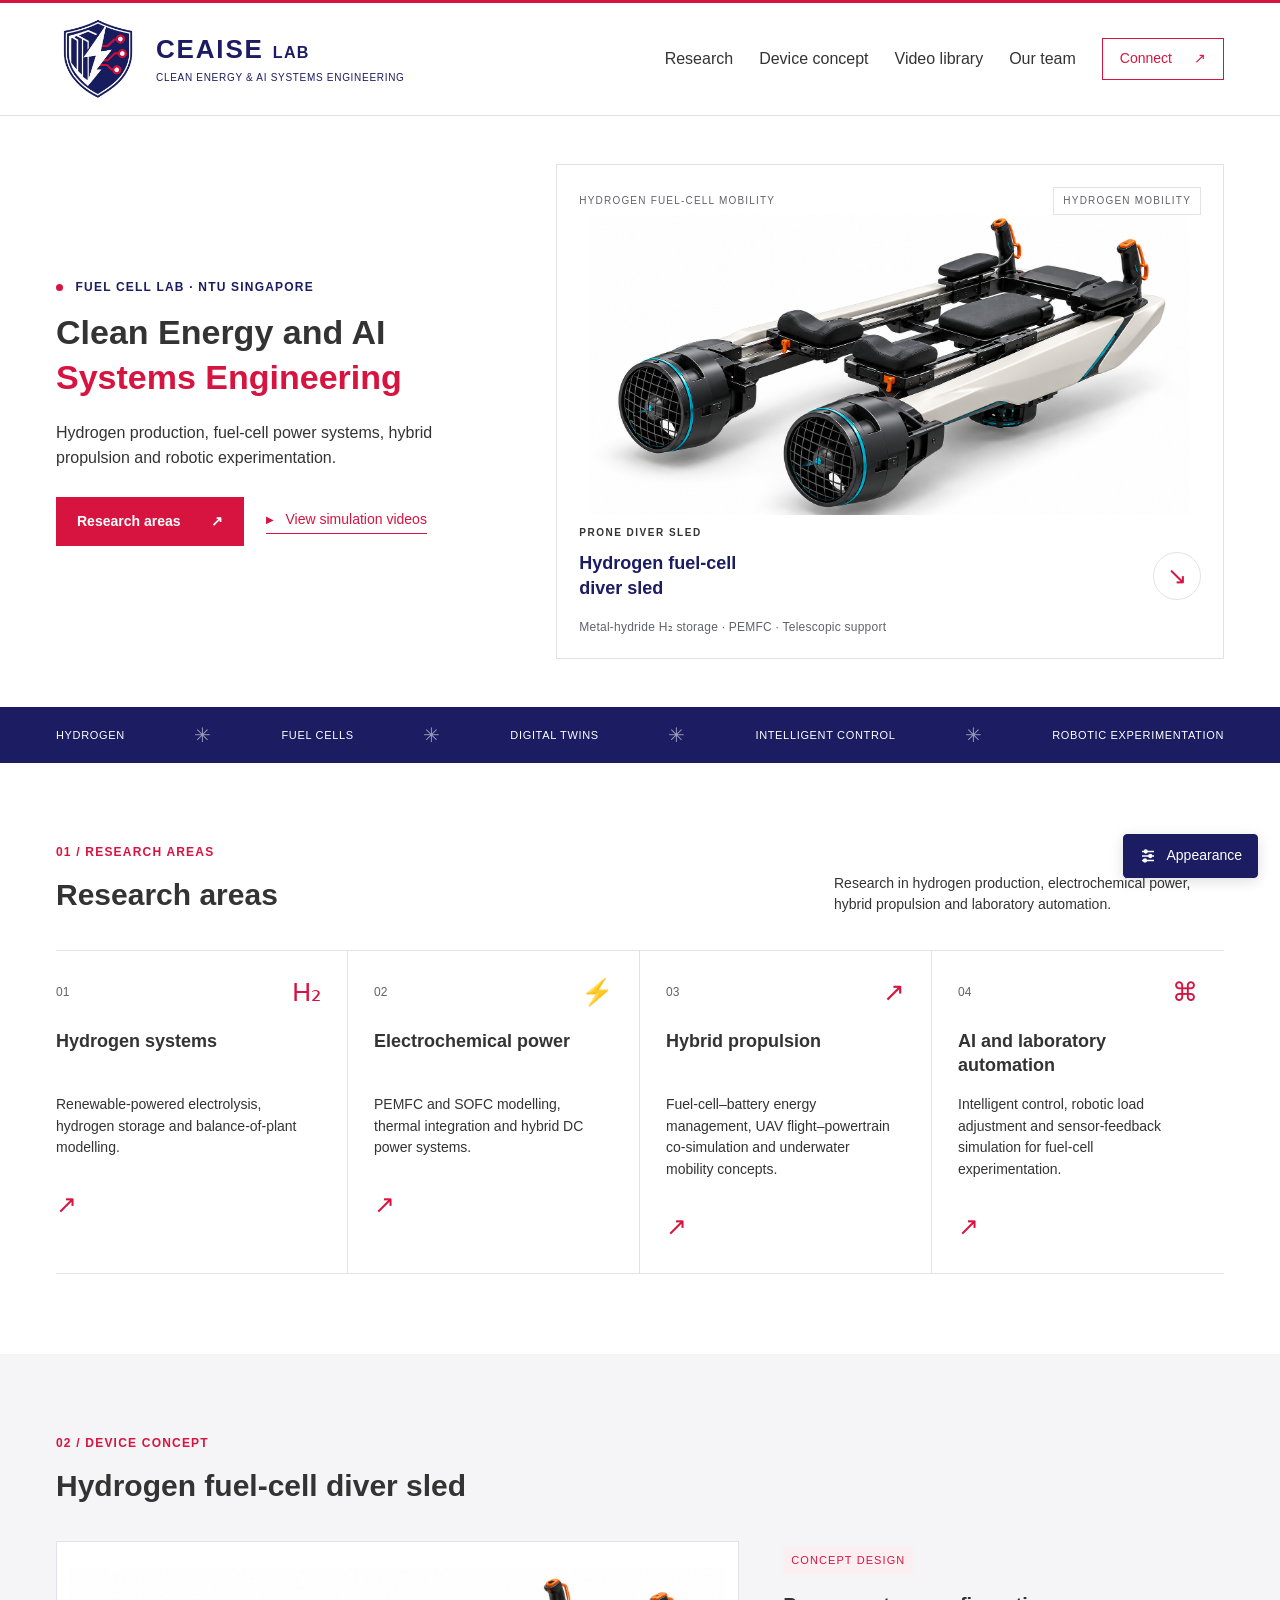
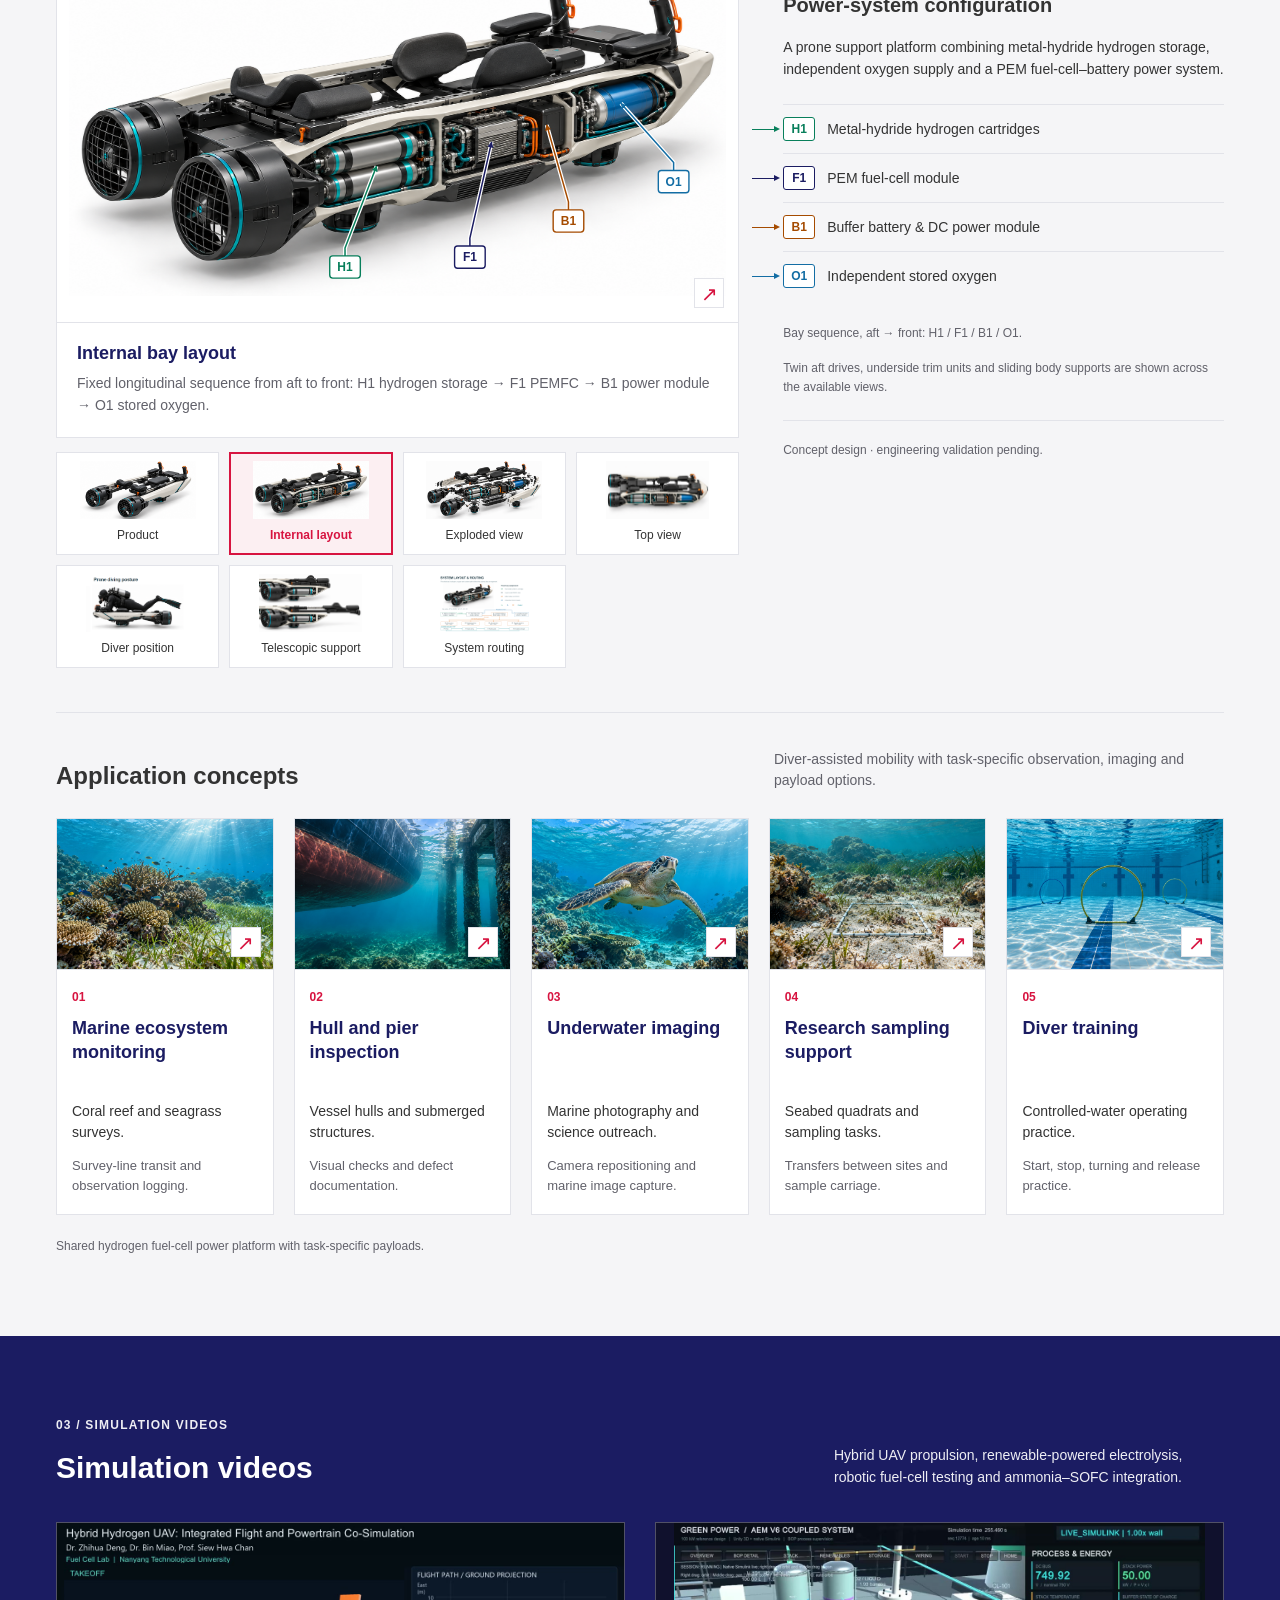
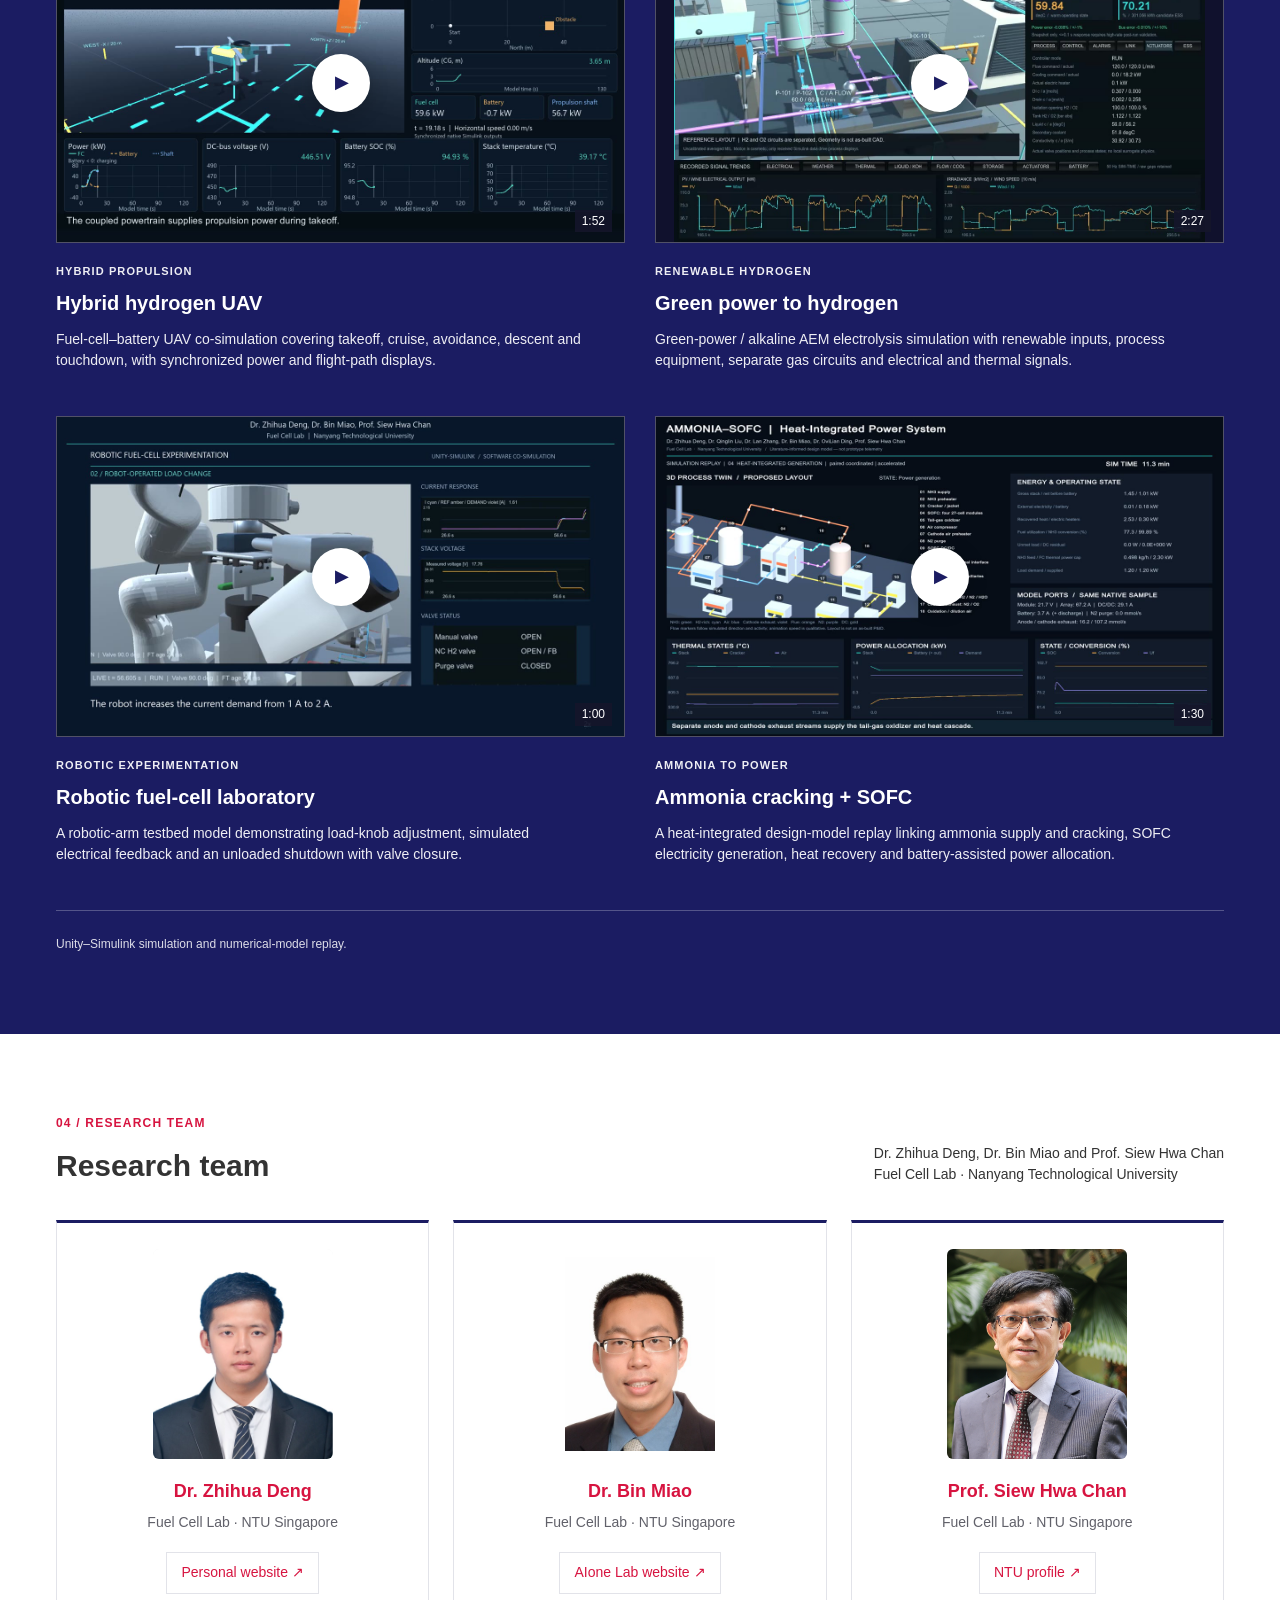
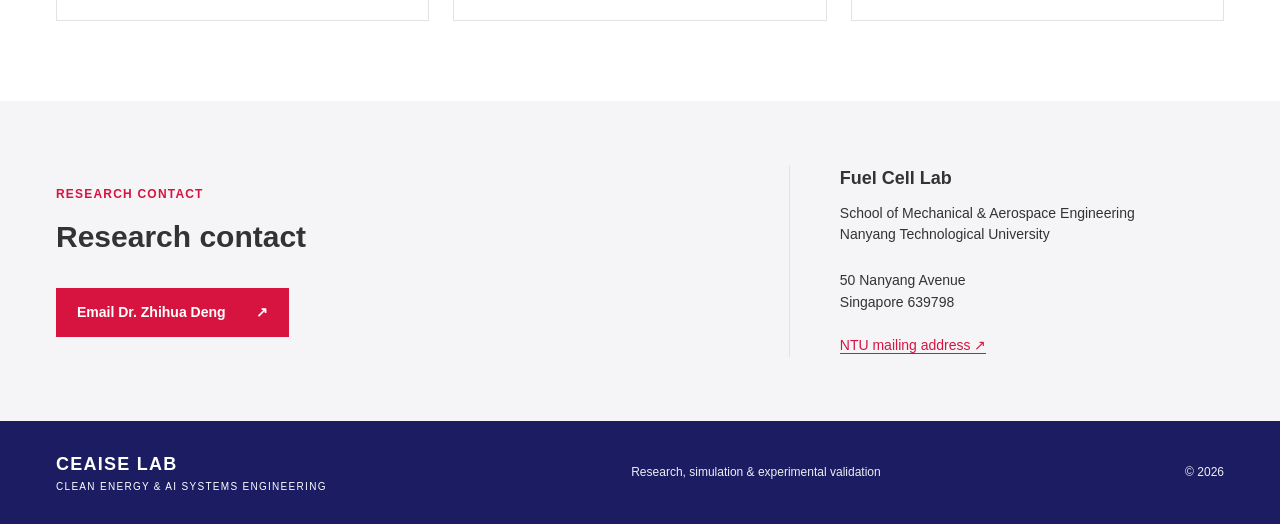
==== commit 8cb936ef: "fix: include Clean in the CEAISE laboratory subtitle" ====
--- a/ceaise-lab/index.html
+++ b/ceaise-lab/index.html
@@ -11,7 +11,7 @@
 <body>
   <a href="#main" class="skip-link">Skip to content</a>
   <header class="site-header"><div class="shell header-inner">
-    <a class="brand" href="#home" aria-label="CEAISE Lab home"><img class="brand-emblem" src="assets/brand/lab-emblem.png" alt="Energy and AI laboratory emblem" width="84" height="90"><span>CEAISE <span class="brand-lab">LAB</span><small>ENERGY & AI SYSTEMS ENGINEERING</small></span></a>
+    <a class="brand" href="#home" aria-label="CEAISE Lab home"><img class="brand-emblem" src="assets/brand/lab-emblem.png" alt="Energy and AI laboratory emblem" width="84" height="90"><span>CEAISE <span class="brand-lab">LAB</span><small>CLEAN ENERGY & AI SYSTEMS ENGINEERING</small></span></a>
     <button class="menu-toggle" type="button" aria-expanded="false" aria-controls="main-nav">Menu <span aria-hidden="true">☰</span></button>
     <nav id="main-nav" aria-label="Main navigation"><a href="#research">Research</a><a href="#featured">Device concept</a><a href="#videos">Video library</a><a href="#team">Our team</a><a href="#contact" class="nav-contact">Connect <span aria-hidden="true">↗</span></a></nav>
   </div></header>
@@ -27,7 +27,7 @@
     <section class="section shell" id="team" aria-labelledby="team-title"><div class="section-head"><div><p class="eyebrow">04 / RESEARCH TEAM</p><h2 id="team-title">Research team</h2></div><p>Dr. Zhihua Deng, Dr. Bin Miao and Prof. Siew Hwa Chan<br><span class="affiliation-line">Fuel Cell Lab · Nanyang Technological University</span></p></div><div id="team-grid" class="team-grid"></div></section>
     <section class="contact-wrap" id="contact" aria-labelledby="contact-title"><div class="shell contact-inner"><div><p class="eyebrow">RESEARCH CONTACT</p><h2 id="contact-title">Research contact</h2><a href="mailto:zhihua.deng@ntu.edu.sg" class="button light">Email Dr. Zhihua Deng <span aria-hidden="true">↗</span></a></div><div class="contact-details"><strong>Fuel Cell Lab</strong><p>School of Mechanical & Aerospace Engineering<br>Nanyang Technological University</p><address>50 Nanyang Avenue<br>Singapore 639798</address><a href="https://www.ntu.edu.sg/mae/about-us/contact-us" target="_blank" rel="noopener noreferrer">NTU mailing address <span aria-hidden="true">↗</span></a></div></div></section>
   </main>
-  <footer class="site-footer"><div class="shell footer-inner"><a class="footer-brand" href="#home">CEAISE LAB <span>ENERGY & AI SYSTEMS ENGINEERING</span></a><p>Research, simulation & experimental validation</p><div><span>© <span id="year">2026</span></span></div></div></footer>
+  <footer class="site-footer"><div class="shell footer-inner"><a class="footer-brand" href="#home">CEAISE LAB <span>CLEAN ENERGY & AI SYSTEMS ENGINEERING</span></a><p>Research, simulation & experimental validation</p><div><span>© <span id="year">2026</span></span></div></div></footer>
   <dialog id="image-dialog" class="image-dialog" aria-labelledby="image-dialog-title"><div class="dialog-top"><div><span class="mini-label">CEAISE / IMAGE GALLERY</span><h2 id="image-dialog-title"></h2></div><button class="close-dialog" type="button" aria-label="Close image viewer">×</button></div><div class="image-viewer"><button class="image-prev" aria-label="Previous image" type="button">←</button><div class="dialog-image-stage"><img id="dialog-image" alt=""></div><button class="image-next" aria-label="Next image" type="button">→</button></div><div class="dialog-bottom"><p id="dialog-image-caption"></p><a id="download-image" class="text-link" download>Download image ↓</a></div></dialog>
   <dialog id="video-dialog" class="video-dialog" aria-labelledby="video-dialog-title"><div class="dialog-top"><div><span class="mini-label">CEAISE / RESEARCH DEMONSTRATION</span><h2 id="video-dialog-title"></h2></div><button class="close-dialog" type="button" aria-label="Close video player">×</button></div><video id="research-player" controls playsinline preload="none">Your browser does not support HTML video.</video><div class="video-description"><p id="video-dialog-description"></p><p id="video-error" role="status" hidden>The browser could not play this file. <a id="video-fallback" href="#">Open the original MP4</a></p><a id="video-original" class="text-link" download>Download original video ↓</a></div></dialog>
 <button type="button" id="appearance-toggle" class="appearance-toggle" aria-haspopup="dialog" aria-controls="appearance-dialog" aria-expanded="false"><svg width="18" height="18" viewBox="0 0 24 24" fill="none" stroke="currentColor" stroke-width="1.7" aria-hidden="true"><path d="M4 6h16M4 12h16M4 18h16"/><circle cx="9" cy="6" r="2" fill="currentColor"/><circle cx="15" cy="12" r="2" fill="currentColor"/><circle cx="8" cy="18" r="2" fill="currentColor"/></svg>Appearance</button>
--- a/ceaise-lab/theme.css
+++ b/ceaise-lab/theme.css
@@ -40,5 +40,3 @@
 @media(max-width:370px){.brand-lab{display:none}.brand{font-size:1.125rem}}
 
 
-.team-info .team-lab{font-weight:600;color:var(--ink);margin:8px 0 3px}
-.team-info .team-lab+p{margin-top:0}
